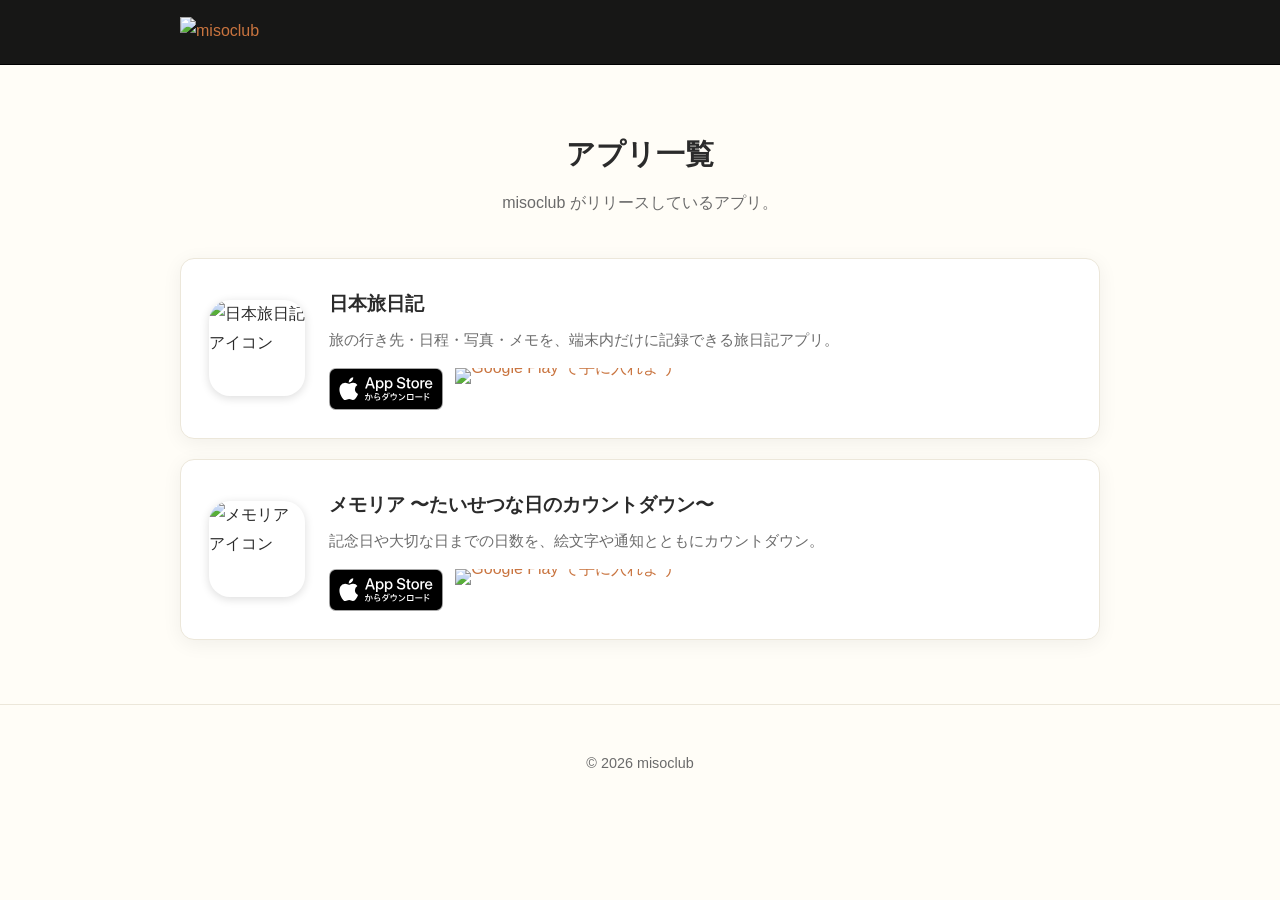
==== apps/index.html @ 93cb0529 "修正" ====
<!DOCTYPE html>
<html lang="ja">
  <head>
    <meta charset="UTF-8" />
    <meta name="viewport" content="width=device-width, initial-scale=1.0, viewport-fit=cover" />
    <!-- favicon / アイコン -->
    <link rel="icon" href="../assets/favicon.ico" sizes="any" />
    <link rel="icon" type="image/png" href="../assets/favicon-32.png" sizes="32x32" />
    <link rel="apple-touch-icon" href="../assets/apple-touch-icon.png" />
    <link rel="manifest" href="../site.webmanifest" />
    <meta name="theme-color" content="#171716" />
    <!-- OGP -->
    <meta property="og:type" content="website" />
    <meta property="og:site_name" content="misoclub" />
    <meta property="og:image" content="../assets/og-image.png" />
    <meta name="twitter:card" content="summary_large_image" />
    <title>アプリ一覧 | misoclub</title>
    <meta name="description" content="misoclub がリリースしているアプリの一覧です。" />
    <link rel="stylesheet" href="../css/style.css" />
  </head>
  <body>
    <!-- ヘッダー -->
    <header class="site-header">
      <div class="container">
        <a href="../index.html" class="brand"
          ><img src="../assets/logo.png" alt="misoclub" class="brand-logo"
        /></a>
      </div>
    </header>

    <section>
      <div class="container">
        <h1 class="section-title">アプリ一覧</h1>
        <p class="section-lead">misoclub がリリースしているアプリ。</p>

        <div class="app-list">
          <!--
            アプリを増やすときは apps/_template/ フォルダを apps/<アプリ>/ にコピーし、
            このページにも <article> を複製して追記してください。
            ・アイコン: apps/<アプリ>/icon.png（正方形・推奨 256px 以上）
            ・ストアバッジの href="#" を各ストアの URL に差し替え
          -->
          <article class="app-card">
            <img
              class="app-icon"
              src="./nihon-tabinikki/icon.png"
              alt="日本旅日記 アイコン"
              width="96"
              height="96"
            />
            <div class="app-info">
              <h3>日本旅日記</h3>
              <p>旅の行き先・日程・写真・メモを、端末内だけに記録できる旅日記アプリ。</p>
              <div class="store-badges">
                <a href="#" aria-label="App Store でダウンロード">
                  <img src="../assets/app-store-badge.svg" alt="App Store でダウンロード" />
                </a>
                <a href="#" aria-label="Google Play で手に入れよう">
                  <img src="../assets/google-play-badge.png" alt="Google Play で手に入れよう" />
                </a>
              </div>
            </div>
          </article>

          <article class="app-card">
            <img
              class="app-icon"
              src="./memoria/icon.png"
              alt="メモリア アイコン"
              width="96"
              height="96"
            />
            <div class="app-info">
              <h3>メモリア 〜たいせつな日のカウントダウン〜</h3>
              <p>記念日や大切な日までの日数を、絵文字や通知とともにカウントダウン。</p>
              <div class="store-badges">
                <a href="#" aria-label="App Store でダウンロード">
                  <img src="../assets/app-store-badge.svg" alt="App Store でダウンロード" />
                </a>
                <a href="#" aria-label="Google Play で手に入れよう">
                  <img src="../assets/google-play-badge.png" alt="Google Play で手に入れよう" />
                </a>
              </div>
            </div>
          </article>
        </div>
      </div>
    </section>

    <!-- フッター -->
    <footer class="site-footer">
      <div class="container">
        <p>&copy; <span id="year"></span> misoclub</p>
      </div>
    </footer>

    <script>
      document.getElementById("year").textContent = new Date().getFullYear();
    </script>
  </body>
</html>
---- css/style.css ----
/* ===========================================================
   misoclub - 共通スタイル
   素のCSSのみ。フレームワーク不要。
   カラーやフォントは :root の変数を変えるだけで全体に反映されます。
   =========================================================== */

:root {
  --color-bg: #fffdf7;
  --color-fg: #2b2b2b;
  --color-muted: #6b6b6b;
  --color-accent: #e8915b;      /* みそ色っぽいアクセント。好みで変更可 */
  --color-accent-dark: #c9743f;
  --color-border: #ece7da;
  --color-card: #ffffff;
  --color-dark: #171716;        /* ロゴの背景色に合わせたダーク */

  --max-width: 960px;
  --radius: 14px;
  --shadow: 0 4px 20px rgba(0, 0, 0, 0.06);

  --font-base: -apple-system, BlinkMacSystemFont, "Hiragino Sans",
    "Hiragino Kaku Gothic ProN", "Noto Sans JP", "Yu Gothic", Meiryo,
    sans-serif;
}

* {
  box-sizing: border-box;
}

html {
  scroll-behavior: smooth;
  /* 横スクロール（はみ出し）を防ぐ。スマホで重要 */
  overflow-x: hidden;
  /* 端末の自動文字サイズ拡大を無効化（iOS の横向き等で崩れない） */
  -webkit-text-size-adjust: 100%;
  text-size-adjust: 100%;
}

body {
  margin: 0;
  font-family: var(--font-base);
  color: var(--color-fg);
  background: var(--color-bg);
  line-height: 1.8;
  overflow-x: hidden;
  -webkit-font-smoothing: antialiased;
  /* タップ時の青いハイライトを抑える */
  -webkit-tap-highlight-color: transparent;
}

/* タップ領域を最低 44px 確保（Apple HIG 推奨） */
a,
button {
  touch-action: manipulation;
}

a {
  color: var(--color-accent-dark);
  text-decoration: none;
}
a:hover {
  text-decoration: underline;
}

img {
  max-width: 100%;
  height: auto;
}

/* ---------- レイアウト ---------- */
.container {
  width: 100%;
  max-width: var(--max-width);
  margin: 0 auto;
  /* セーフエリア（ノッチ・丸角）を避けつつ左右余白を確保 */
  padding-left: max(20px, env(safe-area-inset-left));
  padding-right: max(20px, env(safe-area-inset-right));
}

section {
  padding: 64px 0;
}

/* ---------- ヘッダー ---------- */
.site-header {
  position: sticky;
  top: 0;
  z-index: 10;
  background: var(--color-dark);
  border-bottom: 1px solid #000;
}
.site-header .container {
  display: flex;
  align-items: center;
  justify-content: space-between;
  height: 64px;
}
.brand {
  display: inline-flex;
  align-items: center;
}
.brand:hover {
  text-decoration: none;
}
.brand-logo {
  height: 30px;
  display: block;
}
.nav a {
  margin-left: 24px;
  color: #f3f0e9;
  font-size: 0.95rem;
}
.nav a:hover {
  color: var(--color-accent);
  text-decoration: none;
}

/* ---------- ヒーロー ---------- */
.hero {
  text-align: center;
  padding: 96px 0 80px;
  background: linear-gradient(180deg, #fff6ea 0%, var(--color-bg) 100%);
}
.hero h1 {
  font-size: 2.6rem;
  margin: 0 0 16px;
  letter-spacing: 0.02em;
}
.hero p {
  font-size: 1.1rem;
  color: var(--color-muted);
  max-width: 620px;
  margin: 0 auto 32px;
}

/* ---------- ボタン ---------- */
.btn {
  display: inline-block;
  padding: 12px 28px;
  border-radius: 999px;
  background: var(--color-accent);
  color: #fff;
  font-weight: 600;
  transition: background 0.2s ease;
}
.btn:hover {
  background: var(--color-accent-dark);
  text-decoration: none;
}
.btn-outline {
  background: transparent;
  color: var(--color-accent-dark);
  border: 1.5px solid var(--color-accent);
}
.btn-outline:hover {
  background: var(--color-accent);
  color: #fff;
}

/* ---------- 見出し ---------- */
.section-title {
  text-align: center;
  font-size: 1.8rem;
  margin: 0 0 8px;
}
.section-lead {
  text-align: center;
  color: var(--color-muted);
  margin: 0 0 40px;
}

/* ---------- アプリカード（共通の見た目） ---------- */
.app-card {
  background: var(--color-card);
  border: 1px solid var(--color-border);
  border-radius: var(--radius);
  padding: 28px;
  box-shadow: var(--shadow);
}
.app-card h3 {
  margin: 0 0 8px;
  font-size: 1.2rem;
}
.app-card p {
  color: var(--color-muted);
  font-size: 0.95rem;
  margin: 0 0 16px;
}

/* トップページの紹介グリッド（シンプル版・ホバーで浮く） */
.app-grid {
  display: grid;
  grid-template-columns: repeat(auto-fit, minmax(240px, 1fr));
  gap: 24px;
}
.app-grid .app-card {
  transition: transform 0.2s ease;
}
.app-grid .app-card:hover {
  transform: translateY(-4px);
}

/* アプリ一覧ページのリッチカード（アイコン＋情報＋ストアバッジ） */
.app-list {
  display: flex;
  flex-direction: column;
  gap: 20px;
  max-width: var(--max-width); /* サイト共通の最大幅に統一 */
  margin: 0 auto;
}
.app-list .app-card {
  display: flex;
  align-items: center;
  gap: 24px;
}
.app-icon {
  width: 96px;
  height: 96px;
  flex-shrink: 0;
  border-radius: 22%; /* iOS 風の角丸 */
  box-shadow: 0 2px 10px rgba(0, 0, 0, 0.14);
}
.app-info {
  flex: 1;
  min-width: 0;
}
.app-info h3 {
  margin: 0 0 6px;
}
.app-info p {
  margin: 0 0 14px;
  font-size: 0.92rem;
}
/* カード内のストアバッジは左寄せ・やや小さめ */
.app-card .store-badges {
  justify-content: flex-start;
  gap: 12px;
}
.app-card .store-badges img {
  height: 42px;
}

/* カード全体をリンクにしたタイプ（トップページ用・DLページへ遷移） */
.app-card-link {
  text-decoration: none;
  color: inherit;
  transition: transform 0.2s ease, box-shadow 0.2s ease;
}
.app-card-link:hover {
  transform: translateY(-4px);
  box-shadow: 0 12px 28px rgba(0, 0, 0, 0.1);
  text-decoration: none;
}
.app-cta {
  display: inline-block;
  color: var(--color-accent-dark);
  font-weight: 600;
  font-size: 0.95rem;
}

/* ---------- 本文ページ（プライバシー等） ---------- */
.page {
  max-width: var(--max-width); /* サイト共通の最大幅に統一 */
  margin: 0 auto;
  padding: 56px 20px 80px;
}
.page h1 {
  font-size: 2rem;
  margin: 0 0 8px;
}
.page .updated {
  color: var(--color-muted);
  font-size: 0.9rem;
  margin: 0 0 40px;
}
.page h2 {
  font-size: 1.3rem;
  margin: 40px 0 12px;
  padding-bottom: 8px;
  border-bottom: 2px solid var(--color-border);
}
.page p,
.page li {
  color: #3a3a3a;
}
.page ul {
  padding-left: 1.4em;
}

/* ---------- フッター ---------- */
.site-footer {
  border-top: 1px solid var(--color-border);
  padding: 32px 0;
  text-align: center;
  color: var(--color-muted);
  font-size: 0.9rem;
}
.site-footer a {
  margin: 0 10px;
  color: var(--color-muted);
}

/* ---------- ストアバッジ（App Store / Google Play 公式バッジ） ---------- */
.store-badges {
  display: flex;
  gap: 16px;
  justify-content: center;
  align-items: center;
  flex-wrap: nowrap; /* 常に横並び（折り返さない） */
}
.store-badges a {
  display: block;
  line-height: 0;
  flex-shrink: 0;
}
/* 高さをそろえる。アスペクト比が違うため幅は自動 */
.store-badges img {
  height: 52px;
  width: auto;
  display: block;
}

/* ---------- ダウンロードページ（アプリからのシェア用） ---------- */
.dl-page {
  min-height: 100vh;
  min-height: 100svh; /* モバイルのアドレスバー増減で崩れないように */
  display: flex;
  flex-direction: column;
  align-items: center;
  justify-content: center;
  text-align: center;
  padding: calc(48px + env(safe-area-inset-top)) max(20px, env(safe-area-inset-right))
    calc(48px + env(safe-area-inset-bottom)) max(20px, env(safe-area-inset-left));
  background: linear-gradient(180deg, #fff6ea 0%, var(--color-bg) 100%);
}
/* アプリのスプラッシュ画像（縦長）。端末画面のように角丸＋影で表示 */
.dl-splash {
  width: auto;
  max-width: 260px;
  max-height: 46vh;
  border-radius: 22px;
  box-shadow: 0 10px 30px rgba(0, 0, 0, 0.16);
  margin-bottom: 32px;
}
.dl-page h1 {
  font-size: 1.9rem;
  margin: 0 0 8px;
}
.dl-page .dl-desc {
  color: var(--color-muted);
  margin: 0 0 36px;
}
.dl-page .store-badges {
  margin-bottom: 40px;
}
.dl-others {
  font-size: 0.95rem;
}

/* ===========================================================
   レスポンシブ（スマホ最適化）
   このサイトはスマホ閲覧を主用途として最適化しています。
   =========================================================== */
@media (max-width: 600px) {
  /* セクション余白を詰める */
  section {
    padding: 44px 0;
  }

  /* ヘッダー：ロゴとナビを詰めて 1 行に収める */
  .brand-logo {
    height: 26px;
  }
  .nav a {
    margin-left: 14px;
    font-size: 0.82rem;
  }

  /* ヒーロー */
  .hero {
    padding: 64px 0 56px;
  }
  .hero h1 {
    font-size: 1.9rem;
  }
  .hero p {
    font-size: 1rem;
  }

  /* 見出し */
  .section-title {
    font-size: 1.5rem;
  }

  /* トップの紹介グリッド：1 カラムで縦積み */
  .app-grid {
    grid-template-columns: 1fr;
    gap: 16px;
  }
  .app-card {
    padding: 22px;
  }

  /* リッチカード：アイコンはやや小さめ（横並びは維持） */
  .app-icon {
    width: 84px;
    height: 84px;
  }

  /* ボタンはタップしやすいよう大きめ＆幅広に */
  .btn {
    padding: 14px 28px;
  }

  /* 本文ページ（プライバシー等）の余白調整 */
  .page {
    padding: 40px 20px 64px;
  }
  .page h1 {
    font-size: 1.6rem;
  }
  .page h2 {
    font-size: 1.15rem;
  }

  /* ストアバッジ：スマホでも横並び。両ストアとも同じ高さ。
     はみ出さないよう高さを控えめに（端末幅で折り返しも許可） */
  .store-badges {
    gap: 12px;
  }
  .store-badges img {
    height: 42px;
  }
  .app-card .store-badges img {
    height: 38px;
  }

  /* ダウンロードページ */
  .dl-page h1 {
    font-size: 1.6rem;
  }
  .dl-splash {
    max-width: 220px;
    max-height: 42vh;
    margin-bottom: 28px;
  }
}

/* 狭い画面：リッチカードはアイコンを上にした縦並びに切り替え
   （それより広い画面ではアイコンと情報は横並びを維持） */
@media (max-width: 480px) {
  .app-list .app-card {
    flex-direction: column;
    align-items: center;
    text-align: center;
    gap: 14px;
  }
  /* flex 縦並びで子が内容幅にならないよう全幅にする */
  .app-info {
    width: 100%;
  }
  .app-card .store-badges {
    justify-content: center;
  }
}

/* さらに小さい端末（iPhone SE 等） */
@media (max-width: 360px) {
  .hero h1 {
    font-size: 1.7rem;
  }
  .nav a {
    margin-left: 9px;
    font-size: 0.74rem;
  }
  .brand-logo {
    height: 22px;
  }
  .store-badges img {
    height: 38px;
  }
  .app-card .store-badges img {
    height: 34px;
  }
}
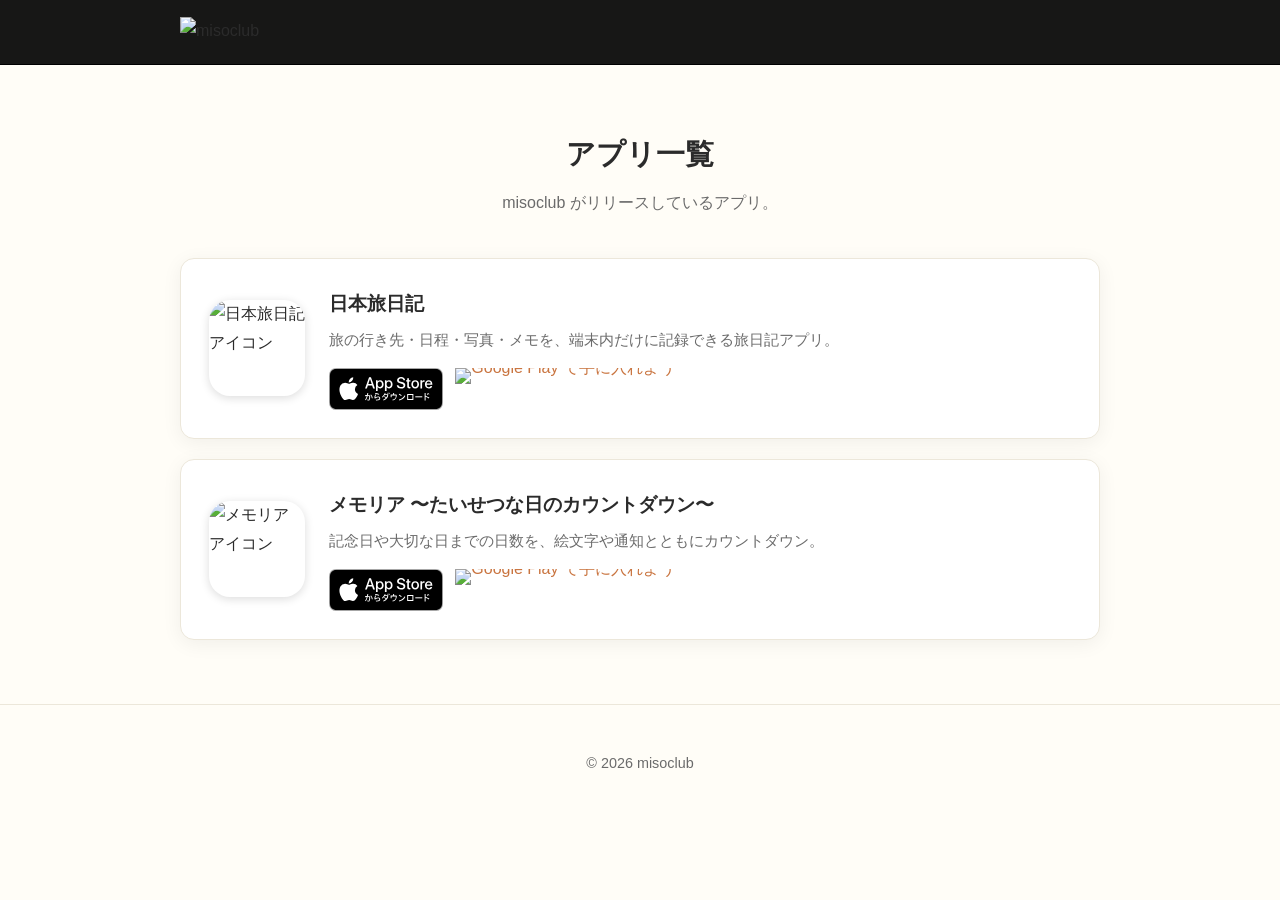
==== commit e063a4a1: "修正" ====
--- a/apps/index.html
+++ b/apps/index.html
@@ -22,9 +22,9 @@
     <!-- ヘッダー -->
     <header class="site-header">
       <div class="container">
-        <a href="../index.html" class="brand"
-          ><img src="../assets/logo.png" alt="misoclub" class="brand-logo"
-        /></a>
+        <span class="brand">
+          <img src="../assets/logo.png" alt="misoclub" class="brand-logo" />
+        </span>
       </div>
     </header>
 
--- a/css/style.css
+++ b/css/style.css
@@ -119,7 +119,7 @@
 /* ---------- ヒーロー ---------- */
 .hero {
   text-align: center;
-  padding: 96px 0 80px;
+  padding: 80px 0 40px;
   background: linear-gradient(180deg, #fff6ea 0%, var(--color-bg) 100%);
 }
 .hero h1 {
@@ -131,7 +131,7 @@
   font-size: 1.1rem;
   color: var(--color-muted);
   max-width: 620px;
-  margin: 0 auto 32px;
+  margin: 0 auto; /* 末尾要素なので下マージンは持たせない */
 }
 
 /* ---------- ボタン ---------- */
@@ -241,15 +241,28 @@
   height: 42px;
 }
 
-/* カード全体をリンクにしたタイプ（トップページ用・DLページへ遷移） */
+/* リンク付きカード（トップページ用）
+   ・カード本体（.app-card-link）= 個別DLページへの主リンク
+   ・右上の .app-privacy = プライバシーポリシーへのアイコンリンク */
+.app-card--link {
+  position: relative;
+  transition: transform 0.2s ease, box-shadow 0.2s ease;
+}
+.app-card--link:hover {
+  transform: translateY(-4px);
+  box-shadow: 0 12px 28px rgba(0, 0, 0, 0.1);
+}
 .app-card-link {
+  display: flex;
+  align-items: center;
+  gap: 24px;
+  flex: 1;
+  min-width: 0;
+  padding-right: 22px; /* 右上のプライバシーアイコンと文字が重ならないように */
   text-decoration: none;
   color: inherit;
-  transition: transform 0.2s ease, box-shadow 0.2s ease;
 }
 .app-card-link:hover {
-  transform: translateY(-4px);
-  box-shadow: 0 12px 28px rgba(0, 0, 0, 0.1);
   text-decoration: none;
 }
 .app-cta {
@@ -257,6 +270,23 @@
   color: var(--color-accent-dark);
   font-weight: 600;
   font-size: 0.95rem;
+}
+/* プライバシーポリシーのアイコンリンク（リンク取得用・文字なし） */
+.app-privacy {
+  position: absolute;
+  top: 14px;
+  right: 14px;
+  display: inline-flex;
+  align-items: center;
+  justify-content: center;
+  width: 32px;
+  height: 32px;
+  border-radius: 50%;
+  color: var(--color-muted);
+}
+.app-privacy:hover {
+  color: var(--color-accent-dark);
+  background: var(--color-border);
 }
 
 /* ---------- 本文ページ（プライバシー等） ---------- */
@@ -379,7 +409,7 @@
 
   /* ヒーロー */
   .hero {
-    padding: 64px 0 56px;
+    padding: 44px 0 24px;
   }
   .hero h1 {
     font-size: 1.9rem;
@@ -450,12 +480,17 @@
 /* 狭い画面：リッチカードはアイコンを上にした縦並びに切り替え
    （それより広い画面ではアイコンと情報は横並びを維持） */
 @media (max-width: 480px) {
-  .app-list .app-card {
+  .app-list .app-card,
+  .app-card-link {
     flex-direction: column;
     align-items: center;
     text-align: center;
     gap: 14px;
   }
+  /* リンクカードは中央寄せ時にアイコン分の右パディングを解除 */
+  .app-card-link {
+    padding-right: 0;
+  }
   /* flex 縦並びで子が内容幅にならないよう全幅にする */
   .app-info {
     width: 100%;
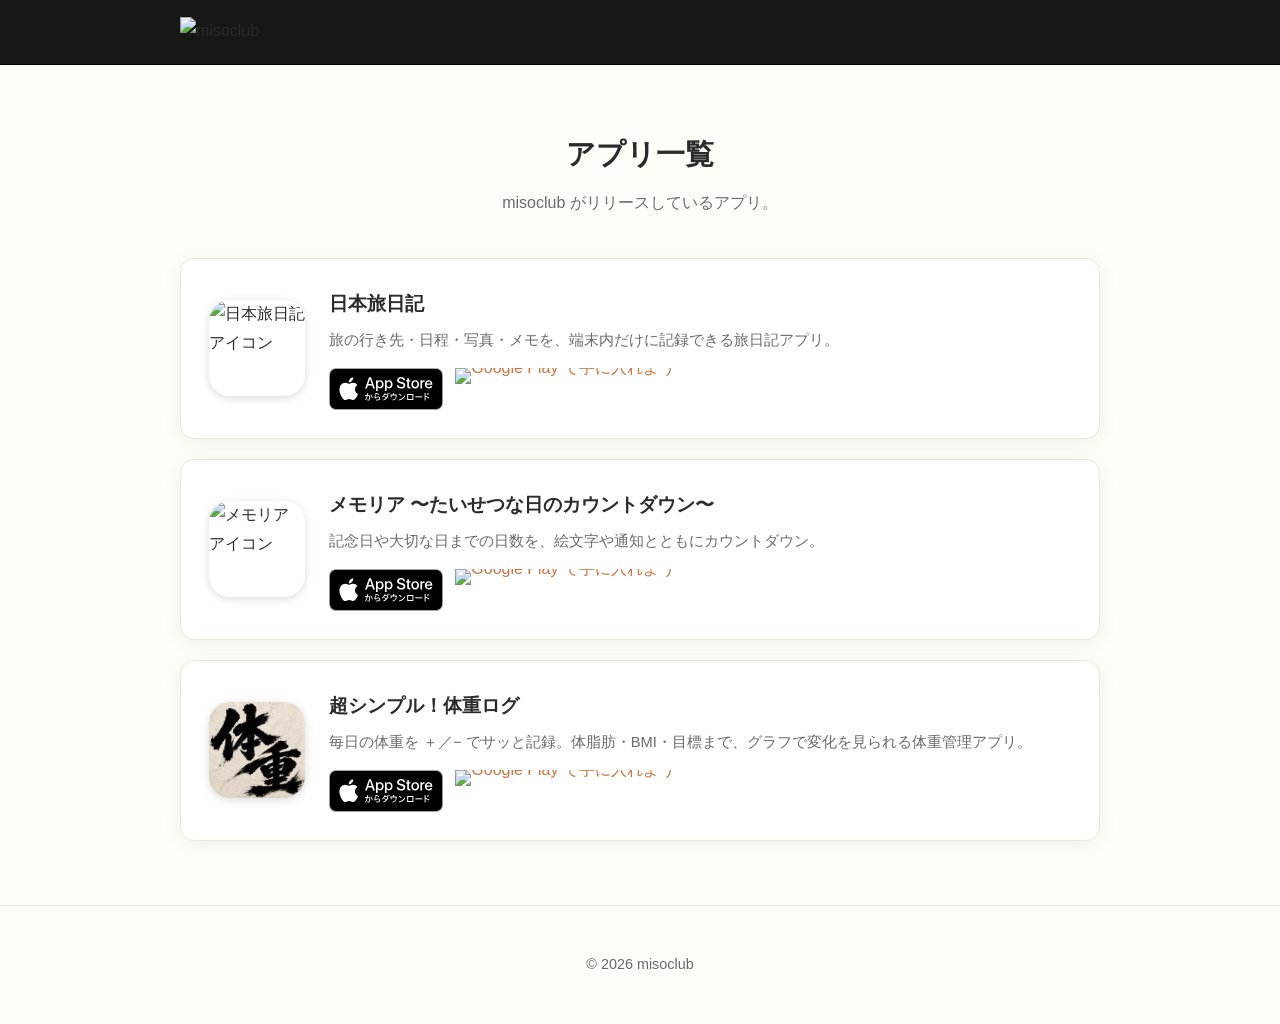
==== commit 1312d2b3: "体重ログ" ====
--- a/apps/index.html
+++ b/apps/index.html
@@ -83,6 +83,28 @@
               </div>
             </div>
           </article>
+
+          <article class="app-card">
+            <img
+              class="app-icon"
+              src="./taiju-log/icon.png"
+              alt="超シンプル！体重ログ アイコン"
+              width="96"
+              height="96"
+            />
+            <div class="app-info">
+              <h3>超シンプル！体重ログ</h3>
+              <p>毎日の体重を ＋／− でサッと記録。体脂肪・BMI・目標まで、グラフで変化を見られる体重管理アプリ。</p>
+              <div class="store-badges">
+                <a href="#" aria-label="App Store でダウンロード">
+                  <img src="../assets/app-store-badge.svg" alt="App Store でダウンロード" />
+                </a>
+                <a href="#" aria-label="Google Play で手に入れよう">
+                  <img src="../assets/google-play-badge.png" alt="Google Play で手に入れよう" />
+                </a>
+              </div>
+            </div>
+          </article>
         </div>
       </div>
     </section>
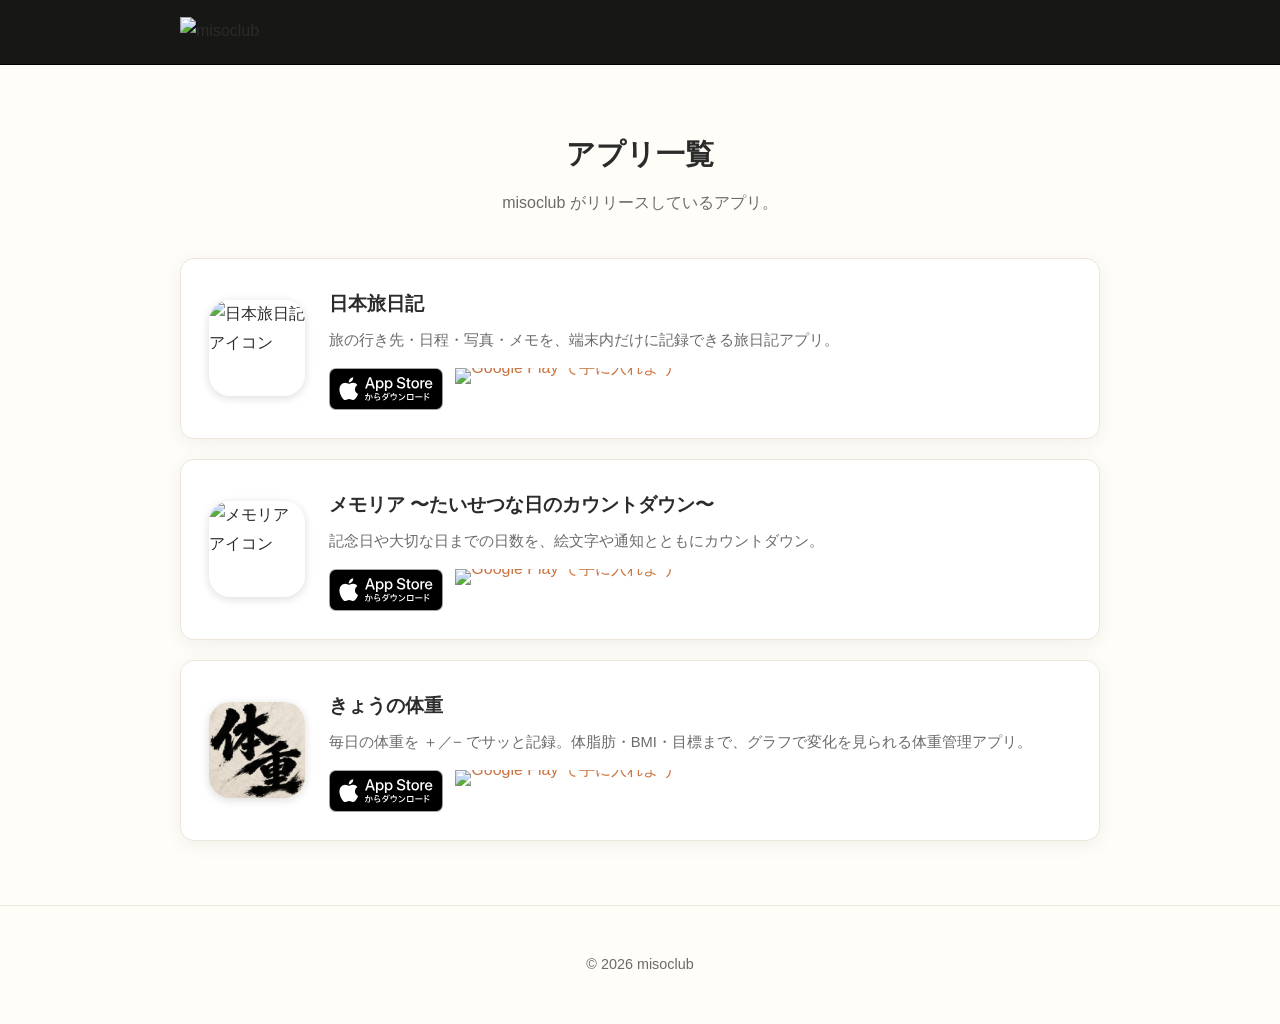
==== commit 0b985b58: "アプリ名変更" ====
--- a/apps/index.html
+++ b/apps/index.html
@@ -88,12 +88,12 @@
             <img
               class="app-icon"
               src="./taiju-log/icon.png"
-              alt="超シンプル！体重ログ アイコン"
+              alt="きょうの体重 アイコン"
               width="96"
               height="96"
             />
             <div class="app-info">
-              <h3>超シンプル！体重ログ</h3>
+              <h3>きょうの体重</h3>
               <p>毎日の体重を ＋／− でサッと記録。体脂肪・BMI・目標まで、グラフで変化を見られる体重管理アプリ。</p>
               <div class="store-badges">
                 <a href="#" aria-label="App Store でダウンロード">
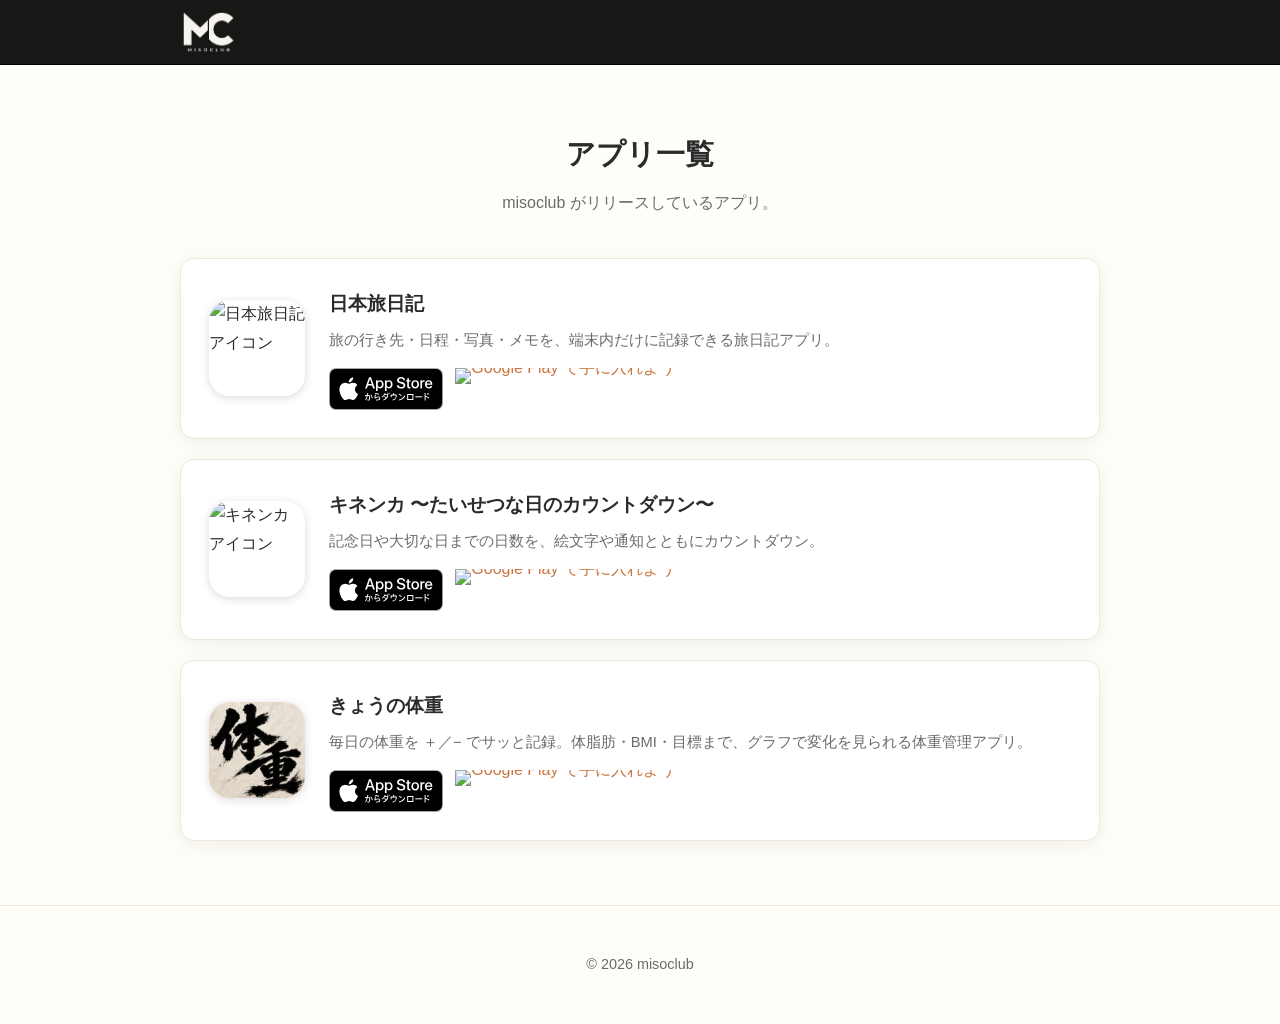
==== commit 4bc586ec: "名前変更" ====
--- a/apps/index.html
+++ b/apps/index.html
@@ -52,10 +52,10 @@
               <h3>日本旅日記</h3>
               <p>旅の行き先・日程・写真・メモを、端末内だけに記録できる旅日記アプリ。</p>
               <div class="store-badges">
-                <a href="#" aria-label="App Store でダウンロード">
+                <a href="https://apps.apple.com/app/id6786138606" aria-label="App Store でダウンロード">
                   <img src="../assets/app-store-badge.svg" alt="App Store でダウンロード" />
                 </a>
-                <a href="#" aria-label="Google Play で手に入れよう">
+                <a href="https://play.google.com/store/apps/details?id=com.misoclub.jpdiary" aria-label="Google Play で手に入れよう">
                   <img src="../assets/google-play-badge.png" alt="Google Play で手に入れよう" />
                 </a>
               </div>
@@ -66,18 +66,18 @@
             <img
               class="app-icon"
               src="./memoria/icon.png"
-              alt="メモリア アイコン"
+              alt="キネンカ アイコン"
               width="96"
               height="96"
             />
             <div class="app-info">
-              <h3>メモリア 〜たいせつな日のカウントダウン〜</h3>
+              <h3>キネンカ 〜たいせつな日のカウントダウン〜</h3>
               <p>記念日や大切な日までの日数を、絵文字や通知とともにカウントダウン。</p>
               <div class="store-badges">
-                <a href="#" aria-label="App Store でダウンロード">
+                <a href="https://apps.apple.com/app/id6786140094" aria-label="App Store でダウンロード">
                   <img src="../assets/app-store-badge.svg" alt="App Store でダウンロード" />
                 </a>
-                <a href="#" aria-label="Google Play で手に入れよう">
+                <a href="https://play.google.com/store/apps/details?id=com.misoclub.memoria" aria-label="Google Play で手に入れよう">
                   <img src="../assets/google-play-badge.png" alt="Google Play で手に入れよう" />
                 </a>
               </div>
@@ -96,10 +96,10 @@
               <h3>きょうの体重</h3>
               <p>毎日の体重を ＋／− でサッと記録。体脂肪・BMI・目標まで、グラフで変化を見られる体重管理アプリ。</p>
               <div class="store-badges">
-                <a href="#" aria-label="App Store でダウンロード">
+                <a href="https://apps.apple.com/app/id6786136357" aria-label="App Store でダウンロード">
                   <img src="../assets/app-store-badge.svg" alt="App Store でダウンロード" />
                 </a>
-                <a href="#" aria-label="Google Play で手に入れよう">
+                <a href="https://play.google.com/store/apps/details?id=com.misoclub.easydiet" aria-label="Google Play で手に入れよう">
                   <img src="../assets/google-play-badge.png" alt="Google Play で手に入れよう" />
                 </a>
               </div>
--- a/css/style.css
+++ b/css/style.css
@@ -103,7 +103,7 @@
   text-decoration: none;
 }
 .brand-logo {
-  height: 30px;
+  height: 46px;
   display: block;
 }
 .nav a {
@@ -258,7 +258,7 @@
   gap: 24px;
   flex: 1;
   min-width: 0;
-  padding-right: 22px; /* 右上のプライバシーアイコンと文字が重ならないように */
+  padding-right: 80px; /* 右上のプライバシー（🔒 JA/EN）と文字が重ならないように */
   text-decoration: none;
   color: inherit;
 }
@@ -271,20 +271,30 @@
   font-weight: 600;
   font-size: 0.95rem;
 }
-/* プライバシーポリシーのアイコンリンク（リンク取得用・文字なし） */
+/* プライバシーポリシー（右上）: 🔒 + JA/EN の言語別リンク（リンク取得用） */
 .app-privacy {
   position: absolute;
-  top: 14px;
-  right: 14px;
+  top: 12px;
+  right: 12px;
   display: inline-flex;
   align-items: center;
-  justify-content: center;
-  width: 32px;
-  height: 32px;
-  border-radius: 50%;
-  color: var(--color-muted);
-}
-.app-privacy:hover {
+  gap: 5px;
+  color: var(--color-muted);
+  font-size: 0.72rem;
+  font-weight: 700;
+  letter-spacing: 0.03em;
+}
+.app-privacy svg {
+  flex-shrink: 0;
+}
+.app-privacy a {
+  color: var(--color-muted);
+  text-decoration: none;
+  padding: 2px 5px;
+  border-radius: 5px;
+  line-height: 1;
+}
+.app-privacy a:hover {
   color: var(--color-accent-dark);
   background: var(--color-border);
 }
@@ -400,7 +410,7 @@
 
   /* ヘッダー：ロゴとナビを詰めて 1 行に収める */
   .brand-logo {
-    height: 26px;
+    height: 40px;
   }
   .nav a {
     margin-left: 14px;
@@ -510,7 +520,7 @@
     font-size: 0.74rem;
   }
   .brand-logo {
-    height: 22px;
+    height: 34px;
   }
   .store-badges img {
     height: 38px;
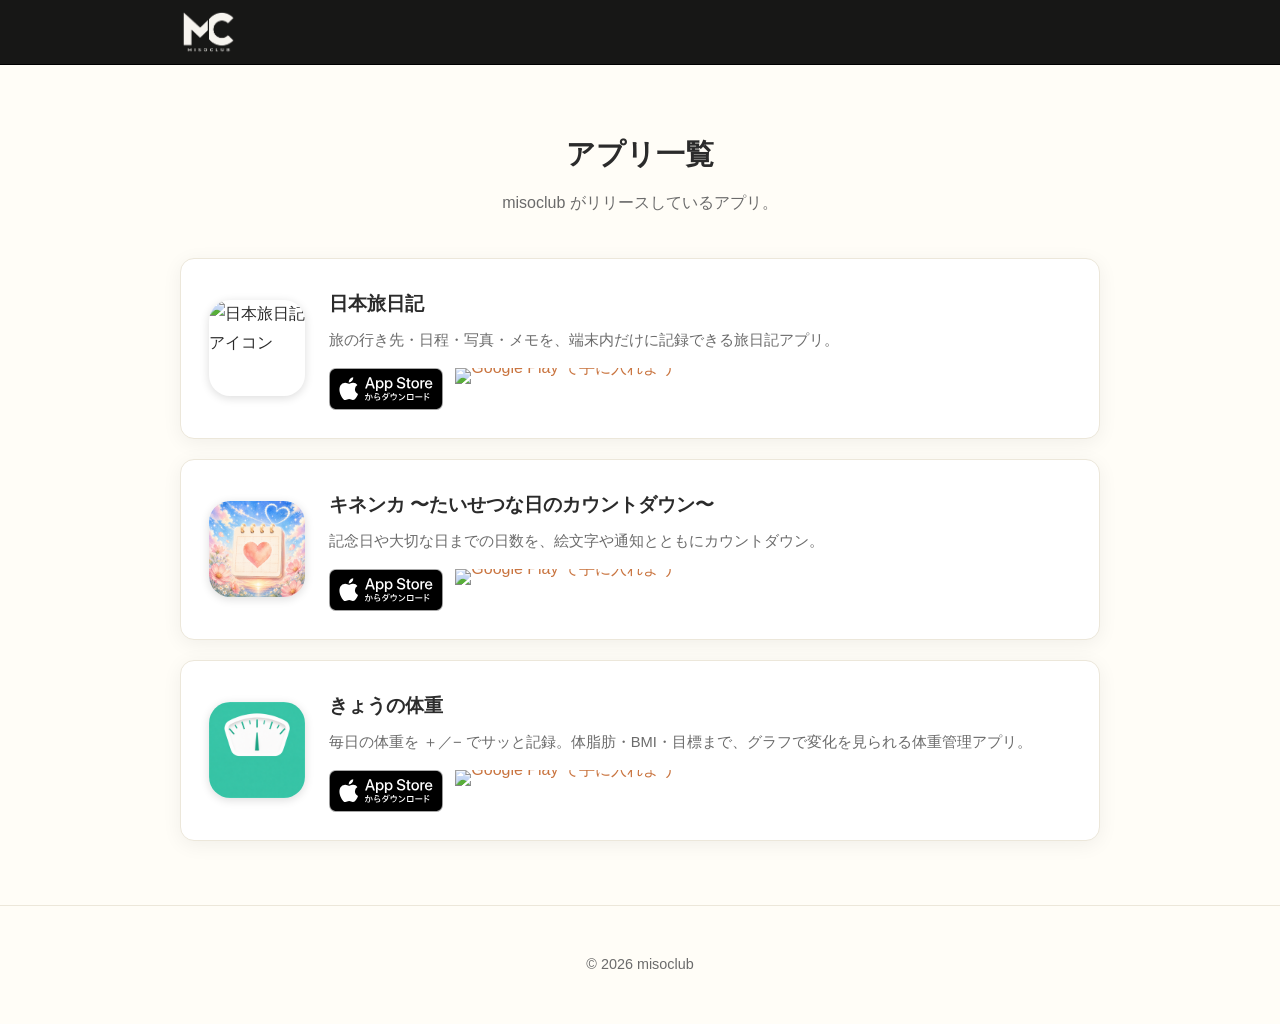
==== commit c3d3a6c9: "ディレクトリ名変えた" ====
--- a/apps/index.html
+++ b/apps/index.html
@@ -65,7 +65,7 @@
           <article class="app-card">
             <img
               class="app-icon"
-              src="./memoria/icon.png"
+              src="./kinenka/icon.png"
               alt="キネンカ アイコン"
               width="96"
               height="96"
